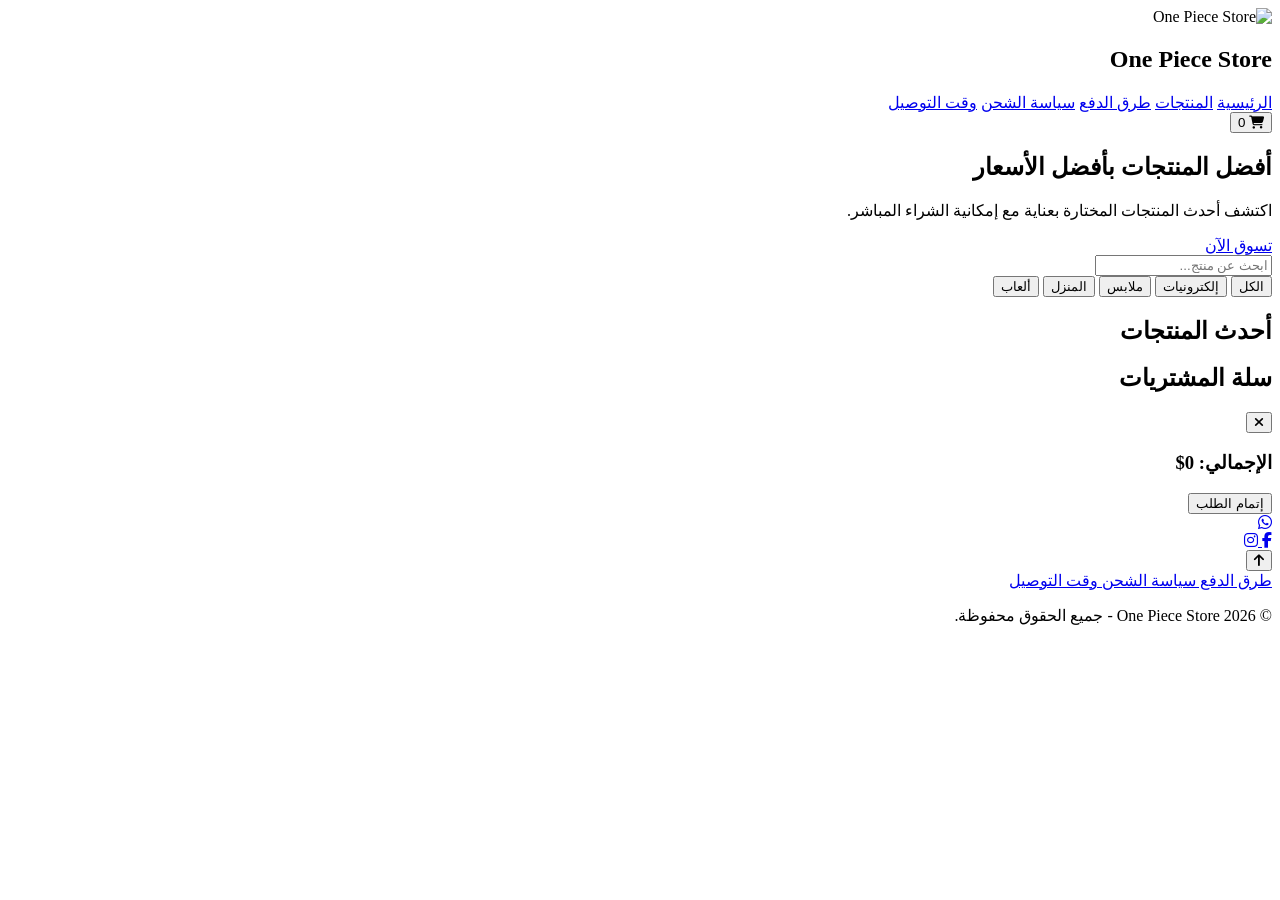
==== index.html @ 70719fb8 "Add index.html for One Piece Store website This HTML file serves as the main structure for the One P" ====
<!DOCTYPE html>
<html lang="ar" dir="rtl">

<head>

    <meta charset="UTF-8">
    <meta http-equiv="X-UA-Compatible" content="IE=edge">
    <meta name="viewport" content="width=device-width, initial-scale=1.0">

    <title>One Piece Store | متجر المنتجات</title>

    <meta name="description"
        content="One Piece Store - متجر إلكتروني احترافي لعرض أفضل المنتجات مع روابط شراء مباشرة.">

    <meta name="keywords"
        content="One Piece Store, متجر, منتجات, عروض, Affiliate, علي إكسبرس">

    <meta name="author" content="One Piece Store">

    <meta property="og:title" content="One Piece Store">
    <meta property="og:description" content="أفضل المنتجات بأفضل الأسعار">
    <meta property="og:type" content="website">

    <link rel="icon" href="assets/logo.png">

    <!-- Font Awesome -->
    <link rel="stylesheet"
        href="https://cdnjs.cloudflare.com/ajax/libs/font-awesome/6.6.0/css/all.min.css">

    <!-- Google Font -->
    <link rel="preconnect" href="https://fonts.googleapis.com">
    <link rel="preconnect" href="https://fonts.gstatic.com" crossorigin>

    <link
        href="https://fonts.googleapis.com/css2?family=Cairo:wght@300;400;600;700;800&display=swap"
        rel="stylesheet">

    <link rel="stylesheet" href="style.css">

</head>

<body>

    <!-- Loader -->
    <div id="loader">
        <div class="spinner"></div>
    </div>

    <!-- Header -->

    <header>

        <div class="logo">
            <img src="assets/logo.png" alt="One Piece Store">
            <h2>One Piece Store</h2>
        </div>

        <nav>

            <a href="#">الرئيسية</a>
            <a href="#products">المنتجات</a>
            <a href="pages/payment.html">طرق الدفع</a>
            <a href="pages/shipping.html">سياسة الشحن</a>
            <a href="pages/delivery.html">وقت التوصيل</a>

        </nav>

        <div class="header-icons">

            <button id="cart-btn">

                <i class="fa-solid fa-cart-shopping"></i>

                <span id="cart-count">0</span>

            </button>

        </div>

    </header>

    <!-- Hero -->

    <section class="hero">

        <div class="hero-content">

            <h1>أفضل المنتجات بأفضل الأسعار</h1>

            <p>

                اكتشف أحدث المنتجات المختارة بعناية مع إمكانية الشراء المباشر.

            </p>

            <a href="#products" class="shop-btn">

                تسوق الآن

            </a>

        </div>

    </section>

    <!-- Search -->

    <section class="search-section">

        <input type="text" id="searchInput"
            placeholder="ابحث عن منتج...">

    </section>

    <!-- Categories -->

    <section class="categories">

        <button class="active" data-category="all">
            الكل
        </button>

        <button data-category="electronics">
            إلكترونيات
        </button>

        <button data-category="fashion">
            ملابس
        </button>

        <button data-category="home">
            المنزل
        </button>

        <button data-category="gaming">
            ألعاب
        </button>

    </section>

    <!-- Products -->

    <section id="products">

        <h2 class="section-title">

            أحدث المنتجات

        </h2>

        <div id="products-container">

            <!-- يتم تحميل المنتجات من JSON -->

        </div>

    </section>

    <!-- Cart -->

    <aside id="cart">

        <div class="cart-header">

            <h2>

                سلة المشتريات

            </h2>

            <button id="close-cart">

                <i class="fa-solid fa-xmark"></i>

            </button>

        </div>

        <div id="cart-items"></div>

        <div class="cart-footer">

            <h3>

                الإجمالي:

                <span id="cart-total">

                    0$

                </span>

            </h3>

            <button id="checkout">

                إتمام الطلب

            </button>

        </div>

    </aside>

    <!-- Floating WhatsApp -->

    <a class="whatsapp"
        href="https://wa.me/201551301299"
        target="_blank">

        <i class="fab fa-whatsapp"></i>

    </a>

    <!-- Social -->

    <div class="social-fixed">

        <a href="https://www.facebook.com/share/194MGY1kdn/"
            target="_blank">

            <i class="fab fa-facebook-f"></i>

        </a>

        <a href="https://www.instagram.com/el__mnse____14__0600?igsh=MW9sNHl4ODd0dG5ldQ=="
            target="_blank">

            <i class="fab fa-instagram"></i>

        </a>

    </div>

    <!-- Back To Top -->

    <button id="topBtn">

        <i class="fa-solid fa-arrow-up"></i>

    </button>

    <!-- Footer -->

    <footer>

        <div class="footer-links">

            <a href="pages/payment.html">

                طرق الدفع

            </a>

            <a href="pages/shipping.html">

                سياسة الشحن

            </a>

            <a href="pages/delivery.html">

                وقت التوصيل

            </a>

        </div>

        <p>

            © 2026 One Piece Store - جميع الحقوق محفوظة.

        </p>

    </footer>

    <script src="script.js"></script>

</body>

</html>
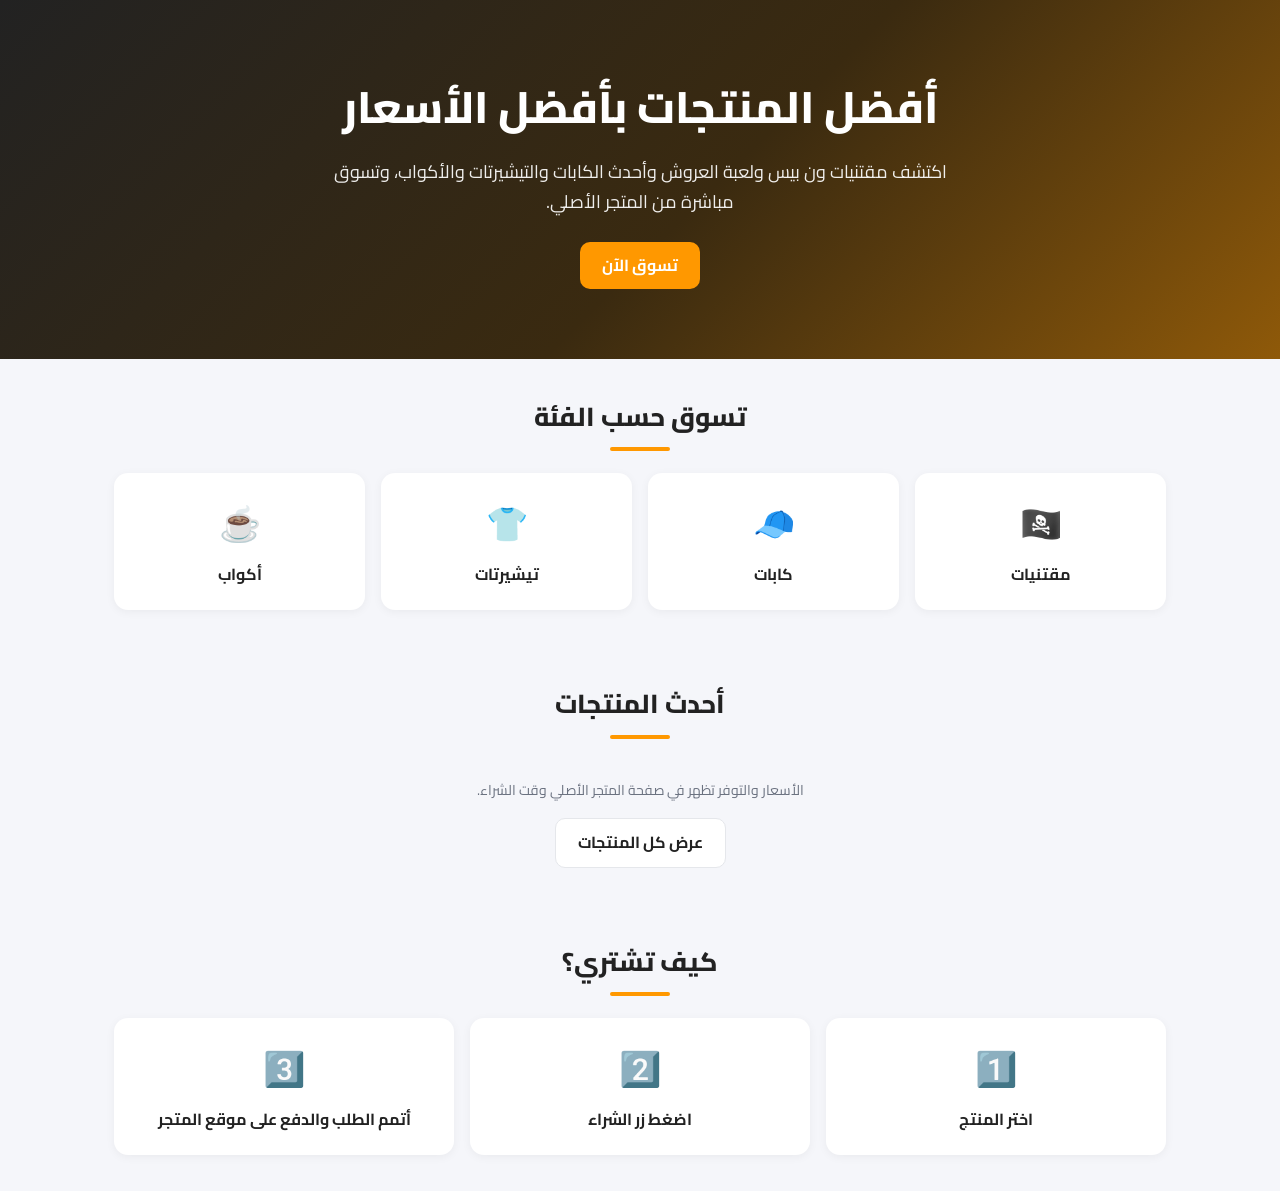
==== commit aeaec28a: "Revise index.html for improved layout and content Updated HTML structure and content for One Piece S" ====
--- a/index.html
+++ b/index.html
@@ -1,281 +1,6 @@
-<!DOCTYPE html>
-<html lang="ar" dir="rtl">
-
-<head>
-
-    <meta charset="UTF-8">
-    <meta http-equiv="X-UA-Compatible" content="IE=edge">
-    <meta name="viewport" content="width=device-width, initial-scale=1.0">
-
-    <title>One Piece Store | متجر المنتجات</title>
-
-    <meta name="description"
-        content="One Piece Store - متجر إلكتروني احترافي لعرض أفضل المنتجات مع روابط شراء مباشرة.">
-
-    <meta name="keywords"
-        content="One Piece Store, متجر, منتجات, عروض, Affiliate, علي إكسبرس">
-
-    <meta name="author" content="One Piece Store">
-
-    <meta property="og:title" content="One Piece Store">
-    <meta property="og:description" content="أفضل المنتجات بأفضل الأسعار">
-    <meta property="og:type" content="website">
-
-    <link rel="icon" href="assets/logo.png">
-
-    <!-- Font Awesome -->
-    <link rel="stylesheet"
-        href="https://cdnjs.cloudflare.com/ajax/libs/font-awesome/6.6.0/css/all.min.css">
-
-    <!-- Google Font -->
-    <link rel="preconnect" href="https://fonts.googleapis.com">
-    <link rel="preconnect" href="https://fonts.gstatic.com" crossorigin>
-
-    <link
-        href="https://fonts.googleapis.com/css2?family=Cairo:wght@300;400;600;700;800&display=swap"
-        rel="stylesheet">
-
-    <link rel="stylesheet" href="style.css">
-
-</head>
-
-<body>
-
-    <!-- Loader -->
-    <div id="loader">
-        <div class="spinner"></div>
-    </div>
-
-    <!-- Header -->
-
-    <header>
-
-        <div class="logo">
-            <img src="assets/logo.png" alt="One Piece Store">
-            <h2>One Piece Store</h2>
-        </div>
-
-        <nav>
-
-            <a href="#">الرئيسية</a>
-            <a href="#products">المنتجات</a>
-            <a href="pages/payment.html">طرق الدفع</a>
-            <a href="pages/shipping.html">سياسة الشحن</a>
-            <a href="pages/delivery.html">وقت التوصيل</a>
-
-        </nav>
-
-        <div class="header-icons">
-
-            <button id="cart-btn">
-
-                <i class="fa-solid fa-cart-shopping"></i>
-
-                <span id="cart-count">0</span>
-
-            </button>
-
-        </div>
-
-    </header>
-
-    <!-- Hero -->
-
-    <section class="hero">
-
-        <div class="hero-content">
-
-            <h1>أفضل المنتجات بأفضل الأسعار</h1>
-
-            <p>
-
-                اكتشف أحدث المنتجات المختارة بعناية مع إمكانية الشراء المباشر.
-
-            </p>
-
-            <a href="#products" class="shop-btn">
-
-                تسوق الآن
-
-            </a>
-
-        </div>
-
-    </section>
-
-    <!-- Search -->
-
-    <section class="search-section">
-
-        <input type="text" id="searchInput"
-            placeholder="ابحث عن منتج...">
-
-    </section>
-
-    <!-- Categories -->
-
-    <section class="categories">
-
-        <button class="active" data-category="all">
-            الكل
-        </button>
-
-        <button data-category="electronics">
-            إلكترونيات
-        </button>
-
-        <button data-category="fashion">
-            ملابس
-        </button>
-
-        <button data-category="home">
-            المنزل
-        </button>
-
-        <button data-category="gaming">
-            ألعاب
-        </button>
-
-    </section>
-
-    <!-- Products -->
-
-    <section id="products">
-
-        <h2 class="section-title">
-
-            أحدث المنتجات
-
-        </h2>
-
-        <div id="products-container">
-
-            <!-- يتم تحميل المنتجات من JSON -->
-
-        </div>
-
-    </section>
-
-    <!-- Cart -->
-
-    <aside id="cart">
-
-        <div class="cart-header">
-
-            <h2>
-
-                سلة المشتريات
-
-            </h2>
-
-            <button id="close-cart">
-
-                <i class="fa-solid fa-xmark"></i>
-
-            </button>
-
-        </div>
-
-        <div id="cart-items"></div>
-
-        <div class="cart-footer">
-
-            <h3>
-
-                الإجمالي:
-
-                <span id="cart-total">
-
-                    0$
-
-                </span>
-
-            </h3>
-
-            <button id="checkout">
-
-                إتمام الطلب
-
-            </button>
-
-        </div>
-
-    </aside>
-
-    <!-- Floating WhatsApp -->
-
-    <a class="whatsapp"
-        href="https://wa.me/201551301299"
-        target="_blank">
-
-        <i class="fab fa-whatsapp"></i>
-
-    </a>
-
-    <!-- Social -->
-
-    <div class="social-fixed">
-
-        <a href="https://www.facebook.com/share/194MGY1kdn/"
-            target="_blank">
-
-            <i class="fab fa-facebook-f"></i>
-
-        </a>
-
-        <a href="https://www.instagram.com/el__mnse____14__0600?igsh=MW9sNHl4ODd0dG5ldQ=="
-            target="_blank">
-
-            <i class="fab fa-instagram"></i>
-
-        </a>
-
-    </div>
-
-    <!-- Back To Top -->
-
-    <button id="topBtn">
-
-        <i class="fa-solid fa-arrow-up"></i>
-
-    </button>
-
-    <!-- Footer -->
-
-    <footer>
-
-        <div class="footer-links">
-
-            <a href="pages/payment.html">
-
-                طرق الدفع
-
-            </a>
-
-            <a href="pages/shipping.html">
-
-                سياسة الشحن
-
-            </a>
-
-            <a href="pages/delivery.html">
-
-                وقت التوصيل
-
-            </a>
-
-        </div>
-
-        <p>
-
-            © 2026 One Piece Store - جميع الحقوق محفوظة.
-
-        </p>
-
-    </footer>
-
-    <script src="script.js"></script>
-
-</body>
-
-</html>
+<!DOCTYPE html><html lang="ar" dir="rtl"><head><meta charset="UTF-8"><meta name="viewport" content="width=device-width,initial-scale=1"><title>One Piece Store | متجر المنتجات</title><meta name="description" content="One Piece Store - مقتنيات ون بيس ولعبة العروش، كابات وتيشيرتات وأكواب مختارة مع روابط شراء مباشرة من المتاجر."><meta property="og:title" content="One Piece Store"><meta property="og:description" content="أفضل المنتجات بروابط شراء مباشرة"><link rel="icon" href="logo.svg"><link href="https://fonts.googleapis.com/css2?family=Cairo:wght@400;600;700;800&display=swap" rel="stylesheet"><link rel="stylesheet" href="style.css"></head><body>
+<section class="hero"><h1>أفضل المنتجات بأفضل الأسعار</h1><p>اكتشف مقتنيات ون بيس ولعبة العروش وأحدث الكابات والتيشيرتات والأكواب، وتسوق مباشرة من المتجر الأصلي.</p><a class="btn" href="products.html">تسوق الآن</a></section>
+<div class="wrap"><h2 class="sec-title">تسوق حسب الفئة</h2><div class="tiles"><a class="tile" href="products.html?cat=collectibles"><i>🏴‍☠️</i>مقتنيات</a><a class="tile" href="products.html?cat=caps"><i>🧢</i>كابات</a><a class="tile" href="products.html?cat=tshirts"><i>👕</i>تيشيرتات</a><a class="tile" href="products.html?cat=mugs"><i>☕</i>أكواب</a></div></div>
+<div class="wrap"><h2 class="sec-title">أحدث المنتجات</h2><div id="grid" class="grid"></div><p class="note">الأسعار والتوفر تظهر في صفحة المتجر الأصلي وقت الشراء.</p><p style="text-align:center;margin-top:16px"><a class="btn ghost" href="products.html">عرض كل المنتجات</a></p></div>
+<div class="wrap"><h2 class="sec-title">كيف تشتري؟</h2><div class="tiles"><div class="tile"><i>1️⃣</i>اختر المنتج</div><div class="tile"><i>2️⃣</i>اضغط زر الشراء</div><div class="tile"><i>3️⃣</i>أتمم الطلب والدفع على موقع المتجر</div></div></div>
+<script src="app.js" data-base=""></script><script>layout('home');load().then(function(d){var g=$('#grid');g.innerHTML=d.slice(0,8).map(card).join('');bindSave(g)}).catch(function(){$('#grid').innerHTML='<p class="empty">تعذر تحميل المنتجات.</p>'})</script></body></html>
--- a/style.css
+++ b/style.css
@@ -0,0 +1,81 @@
+:root{--o:#ff9800;--od:#e68900;--bg:#f5f6fa;--ink:#222;--mut:#6b7280;--line:#e5e7eb}
+*{margin:0;padding:0;box-sizing:border-box;font-family:'Cairo',Tahoma,sans-serif}
+html{scroll-behavior:smooth}
+body{background:var(--bg);color:var(--ink);overflow-x:hidden;line-height:1.7}
+a{color:inherit;text-decoration:none}
+img{max-width:100%}
+header.top{position:sticky;top:0;z-index:50;background:#fff;display:flex;align-items:center;justify-content:space-between;gap:16px;padding:10px 5%;box-shadow:0 2px 10px rgba(0,0,0,.07)}
+.logo{display:flex;align-items:center;gap:10px}
+.logo img{width:42px;height:42px}
+.logo h2{font-size:21px;font-weight:800}
+nav.main{display:flex;gap:20px;flex-wrap:wrap}
+nav.main a{font-weight:600;padding:4px 2px;border-bottom:2px solid transparent}
+nav.main a:hover,nav.main a.on{color:var(--o);border-color:var(--o)}
+.hicons{display:flex;gap:10px;align-items:center}
+.cartbtn{position:relative;background:var(--o);color:#fff;width:42px;height:42px;border-radius:50%;display:flex;align-items:center;justify-content:center;font-size:18px}
+.cartbtn b{position:absolute;top:-4px;left:-4px;background:#222;color:#fff;font-size:11px;border-radius:50%;min-width:18px;height:18px;display:flex;align-items:center;justify-content:center}
+.hero{background:linear-gradient(135deg,#222 0%,#3a2a10 55%,#ff9800 160%);color:#fff;text-align:center;padding:70px 6%}
+.hero h1{font-size:clamp(26px,4.5vw,44px);font-weight:800;margin-bottom:12px}
+.hero p{max-width:620px;margin:0 auto 24px;opacity:.92;font-size:18px}
+.btn{display:inline-block;background:var(--o);color:#fff;border:0;border-radius:10px;padding:10px 22px;font-weight:700;font-size:16px;cursor:pointer;transition:.2s}
+.btn:hover{background:var(--od)}
+.btn.ghost{background:#fff;color:var(--ink);border:1px solid var(--line)}
+.btn.ghost:hover{border-color:var(--o);color:var(--o)}
+.btn.dis{background:#d1d5db;color:#fff;cursor:default}
+.wrap{max-width:1180px;margin:0 auto;padding:36px 5%}
+.sec-title{font-size:26px;font-weight:800;text-align:center;margin-bottom:22px;position:relative}
+.sec-title:after{content:"";display:block;width:60px;height:4px;background:var(--o);border-radius:4px;margin:8px auto 0}
+.tiles{display:grid;grid-template-columns:repeat(auto-fit,minmax(200px,1fr));gap:16px}
+.tile{background:#fff;border-radius:14px;padding:22px;text-align:center;box-shadow:0 2px 10px rgba(0,0,0,.05);transition:.2s;font-weight:700}
+.tile:hover{transform:translateY(-4px);box-shadow:0 8px 20px rgba(0,0,0,.1)}
+.tile i{font-size:34px;display:block;margin-bottom:8px;font-style:normal}
+.searchrow{display:flex;gap:10px;max-width:640px;margin:0 auto 18px}
+.searchrow input{flex:1;padding:12px 16px;border:1px solid var(--line);border-radius:10px;font-size:16px;outline:none}
+.searchrow input:focus{border-color:var(--o)}
+.cats{display:flex;flex-wrap:wrap;justify-content:center;gap:8px;margin-bottom:24px}
+.cats button{border:1px solid var(--line);background:#fff;border-radius:999px;padding:7px 18px;font-weight:600;cursor:pointer;font-size:15px}
+.cats button.active,.cats button:hover{background:var(--o);border-color:var(--o);color:#fff}
+.grid{display:grid;grid-template-columns:repeat(auto-fill,minmax(230px,1fr));gap:18px}
+.card{background:#fff;border-radius:14px;overflow:hidden;box-shadow:0 2px 10px rgba(0,0,0,.06);display:flex;flex-direction:column;transition:.2s}
+.card:hover{transform:translateY(-4px);box-shadow:0 10px 24px rgba(0,0,0,.12)}
+.thumb{aspect-ratio:1/1;display:flex;align-items:center;justify-content:center;font-size:64px;background:linear-gradient(135deg,#fff3e0,#ffe0b2);position:relative}
+.thumb img{width:100%;height:100%;object-fit:contain;background:#fff}
+.badge{position:absolute;top:10px;right:10px;background:#e53935;color:#fff;font-size:12px;font-weight:700;border-radius:6px;padding:2px 8px}
+.cbody{padding:14px;display:flex;flex-direction:column;gap:6px;flex:1}
+.cbody .tag{font-size:12px;color:var(--o);font-weight:700}
+.cbody h3{font-size:16px;line-height:1.5}
+.cbody p{font-size:14px;color:var(--mut);flex:1}
+.store{font-size:12px;color:var(--mut)}
+.cact{display:flex;gap:8px;margin-top:8px}
+.cact .btn{padding:8px 12px;font-size:14px;flex:1;text-align:center}
+.note{text-align:center;color:var(--mut);font-size:14px;margin-top:18px}
+.empty{text-align:center;color:var(--mut);padding:30px}
+.pd{display:grid;grid-template-columns:1fr 1fr;gap:28px;background:#fff;border-radius:16px;padding:24px;box-shadow:0 2px 10px rgba(0,0,0,.06)}
+.pd .thumb{border-radius:12px;font-size:110px}
+.pd h1{font-size:26px;margin-bottom:8px}
+.specs{list-style:none;margin:12px 0;border:1px solid var(--line);border-radius:10px}
+.specs li{padding:8px 14px;border-bottom:1px solid var(--line);font-size:15px}
+.specs li:last-child{border:0}
+.crumbs{font-size:14px;color:var(--mut);margin-bottom:14px}
+.crumbs a:hover{color:var(--o)}
+.row{background:#fff;border-radius:12px;padding:12px;display:flex;gap:14px;align-items:center;margin-bottom:10px;box-shadow:0 2px 8px rgba(0,0,0,.05)}
+.row .thumb{width:70px;height:70px;aspect-ratio:auto;font-size:34px;border-radius:8px;flex:none}
+.row .info{flex:1}
+.row .x{border:0;background:none;color:#e53935;cursor:pointer;font-size:20px}
+.box{background:#fff;border-radius:14px;padding:22px;box-shadow:0 2px 10px rgba(0,0,0,.05);margin-bottom:16px}
+.box h3{margin-bottom:6px}
+.contact{display:grid;grid-template-columns:repeat(auto-fit,minmax(210px,1fr));gap:14px}
+.contact a{background:#fff;border-radius:14px;padding:20px;text-align:center;font-weight:700;box-shadow:0 2px 10px rgba(0,0,0,.05);transition:.2s;display:block}
+.contact a:hover{transform:translateY(-4px);color:var(--o)}
+.contact a i{display:block;font-size:34px;font-style:normal;margin-bottom:6px}
+.wa{position:fixed;bottom:20px;left:20px;background:#25d366;color:#fff;width:56px;height:56px;border-radius:50%;display:flex;align-items:center;justify-content:center;font-size:28px;box-shadow:0 4px 14px rgba(0,0,0,.25);z-index:60}
+.social{position:fixed;top:50%;right:0;transform:translateY(-50%);display:flex;flex-direction:column;z-index:55}
+.social a{background:#222;color:#fff;width:42px;height:42px;display:flex;align-items:center;justify-content:center;font-size:12px;font-weight:700;border-radius:8px 0 0 8px;margin-bottom:2px}
+.social a:hover{background:var(--o)}
+footer{background:#222;color:#ddd;text-align:center;padding:28px 5%;margin-top:30px}
+footer .fl{display:flex;gap:18px;justify-content:center;flex-wrap:wrap;margin-bottom:10px}
+footer .fl a:hover{color:var(--o)}
+footer small{display:block;opacity:.7;max-width:760px;margin:8px auto 0}
+@media(max-width:760px){nav.main{display:none}.pd{grid-template-columns:1fr}.social{display:none}.mnav{display:flex!important}}
+.mnav{display:none;gap:14px;overflow-x:auto;background:#fff;padding:8px 5%;border-top:1px solid var(--line);position:sticky;top:62px;z-index:49}
+.mnav a{white-space:nowrap;font-weight:600;font-size:14px}
